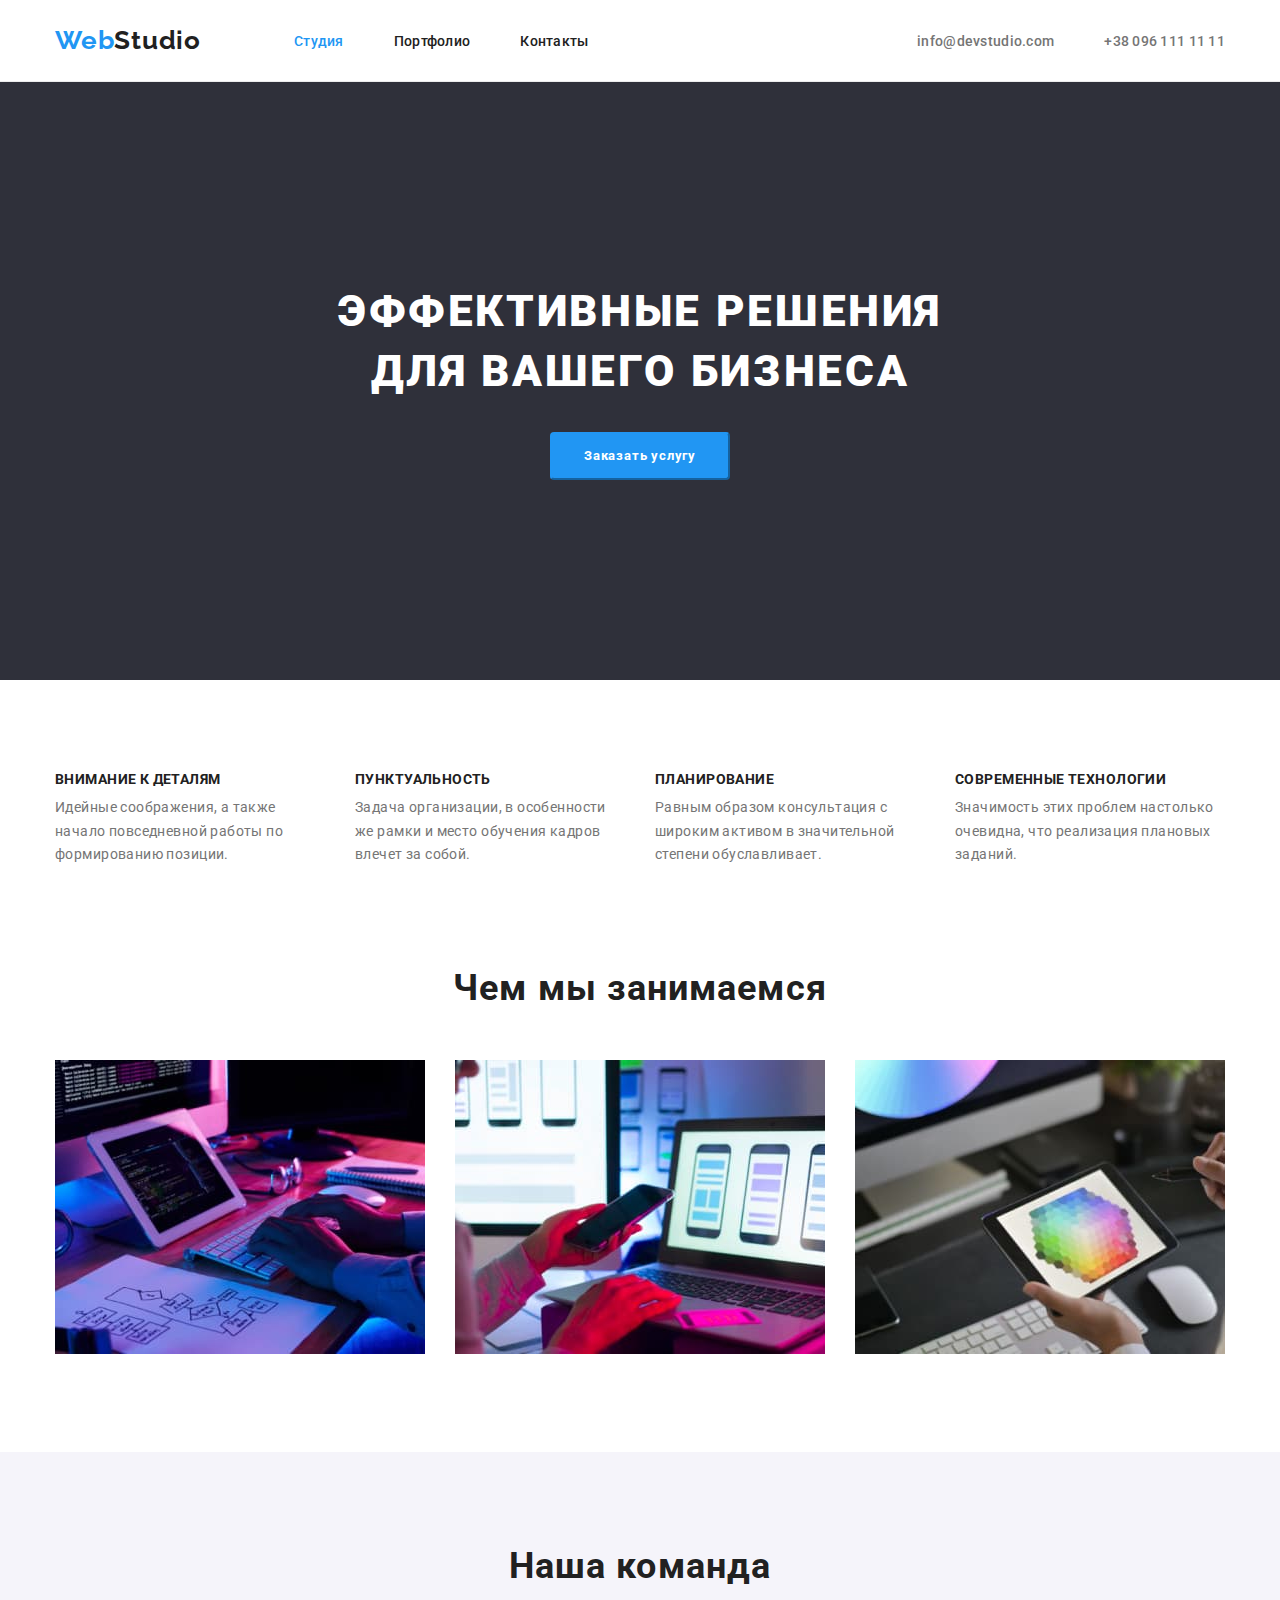
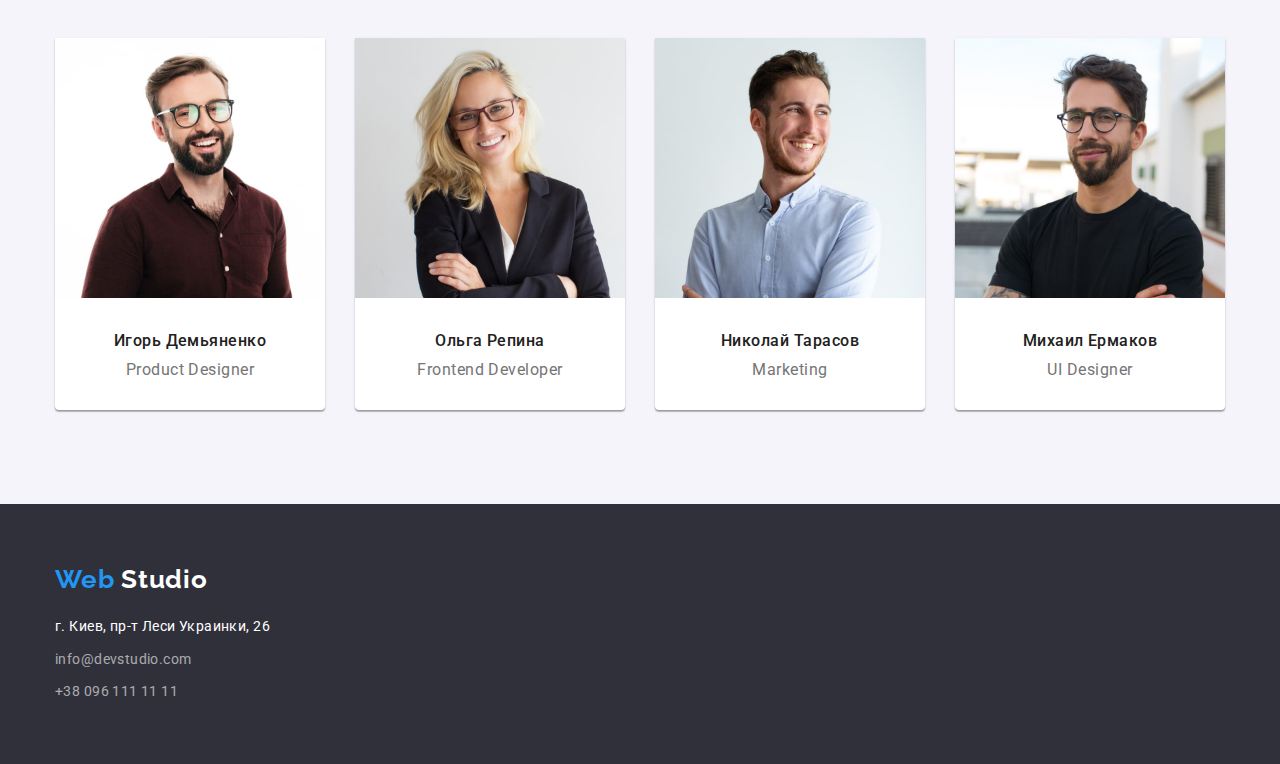
==== index.html @ e166f797 "first" ====
<!DOCTYPE html>
<html lang="ru">
<head>
    <meta charset="UTF-8">
    <meta http-equiv="X-UA-Compatible" content="IE=edge">
    <meta name="viewport" content="width=, initial-scale=1.0">
    <title>Студия</title>
    <link rel="stylesheet" href="https://cdnjs.cloudflare.com/ajax/libs/modern-normalize/1.1.0/modern-normalize.min.css"
        integrity="sha512-wpPYUAdjBVSE4KJnH1VR1HeZfpl1ub8YT/NKx4PuQ5NmX2tKuGu6U/JRp5y+Y8XG2tV+wKQpNHVUX03MfMFn9Q=="
        crossorigin="anonymous" referrerpolicy="no-referrer" />
    <link rel="preconnect" href="https://fonts.googleapis.com">
    <link rel="preconnect" href="https://fonts.gstatic.com" crossorigin>
    <link href="https://fonts.googleapis.com/css2?family=Raleway:wght@700&family=Roboto:wght@400;500;700;900&display=swap"
        rel="stylesheet">
        <link rel="stylesheet" href="./styles/styles.css">
        <link rel="preconnect" href="https://fonts.googleapis.com">
        <link rel="preconnect" href="https://fonts.gstatic.com" crossorigin>
        <link href="https://fonts.googleapis.com/css2?family=Oleo+Script:wght@700&display=swap" rel="stylesheet">
</head>
<body>
    <!-- <div class="container"> -->
    <!-- header -->
    <header class="header">
        <div class="container header_container">
        <a class="studio_naming" href=""> <span class="naming_first_part">Web</span>Studio</a>
        <!-- navigation -->
        <nav class="navigation">
            <ul class="links">
                <li class="item"><a class="link link_uncommon" href="./index.html">Студия</a></li>
                <li class="item"><a class="link" href="./portfolio.html">Портфолио</a></li>
                <li class="item"><a class="link" href="">Контакты</a></li>
            </ul>
        </nav>
        <!-- contacts -->
        <ul class="contact_links">
            <li class="item"><a class="link" href="mailto:info@devstudio.com">info@devstudio.com</a></li>
            <li class="item"><a class="link" href="tel:+380961111111">+38 096 111 11 11</a></li>
        </ul>
        </div>
    </header>
    <main>
    <!--hero section-->
    <section class="hero">
        <div class="container">
        <h1 class="hero_title">Эффективные решения для вашего бизнеса</h1>
        <button class="btn" type="button">Заказать услугу</button>
        </div>
    </section>
    <!--about section-->
    <section class="about">
        <div class="container">
        <h2 hidden>Приоритеты</h2>
<ul class="about_activity">
    <li class="activity_direction">
        <h3 class="activity_naming">Внимание к деталям</h3>
        <p class="activity_description">Идейные соображения, а также начало повседневной работы по формированию позиции.</p>
    </li>
    <li class="activity_direction">
        <h3 class="activity_naming">Пунктуальность</h3>
        <p class="activity_description">Задача организации, в особенности же рамки и место обучения кадров влечет за собой.</p>
    </li>
    <li class="activity_direction">
        <h3 class="activity_naming">Планирование</h3>
        <p class="activity_description">Равным образом консультация с широким активом в значительной степени обуславливает.</p>
    </li>
    <li class="activity_direction">
        <h3 class="activity_naming">Современные технологии</h3>
        <p class="activity_description">Значимость этих проблем настолько очевидна, что реализация плановых заданий.</p>
    </li>
</ul>
    </div>
    </section>
    <!--illustration activity section-->
    <section class="illustration">
        <div class="container">
        <h2 class="illusration_naming">Чем мы занимаемся</h2>
        <ul class="illusration_pictures">
            <li class="illustration_picture"><img src="./pictures/woking-1.jpg"
                alt="работник печатает на клавиатуре"
                width="370"
                height="294"></li>
            <li class="illustration_picture"><img src="./pictures/working-2.jpg"
                alt="работник держит телефон в руке"
                width="370"
                height="294"></li>
            <li class="illustration_picture"><img src="./pictures/working-3.jpg"
                alt="работник держит планшет в руке"
                width="370"
                height="294"></li>
        </ul>
    </div>
    </section>
    <!--team members section-->
    <section class="team">
        <div class="container">
        <h2 class="team_presention">Наша команда</h2>
        <ul class="team_members_inf">
            <li class="team_member">
                <img class="team_member_photo" src="./pictures/teammate-1.jpg"
                alt="Игорь Демьяненко фото"
                width="270"
                height="260">
                <div class="team_member_data">
                <h3 class="team_member_name">Игорь Демьяненко</h3>
                <p class="team_member_speciality">Product Designer</p>
                </div>
            </li>
            <li class="team_member">
                <img class="team_member_photo" src="./pictures/teammate-2.jpg"
                alt="Ольга Репина фото"
                width="270"
                height="260">
                <div class="team_member_data">
                <h3 class="team_member_name">Ольга Репина</h3>
                <p class="team_member_speciality">Frontend Developer</p>
                </div>
            </li>
            <li class="team_member">
                <img class="team_member_photo" src="./pictures/teammate-3.jpg"
                alt="Николай Тарасов"
                width="270"
                height="260">
                <div class="team_member_data">
                <h3 class="team_member_name">Николай Тарасов</h3>
                <p class="team_member_speciality">Marketing</p>
                </div> 
           </li>
            <li class="team_member">
                <img class="team_member_photo" src="./pictures/teammate-4.jpg"
                alt="Михаил Ермаков фото"
                width="270"
                height="260">
                <div class="team_member_data">
                <h3 class="team_member_name">Михаил Ермаков</h3>
                <p class="team_member_speciality">UI Designer</p>
                </div>
            </li>
        </ul>
    </div>
    </section>
    </main>
    <!-- footer section -->
    <footer class="footer">
        <div class="container">
        <a class="studio_naming" href=""> <span class="naming_first_part">Web</span> <span class="naming_second_part">Studio</span></a>
        <address>
            <ul class="footer_contacts">
                <li><a target="blank" class="studio_location" href="https://goo.gl/maps/rv8X6NTWvVzBSWie9">г. Киев, пр-т Леси Украинки, 26</a></li>
                <li><a class="studio_mail" href="mailto:info@devstudio.com">info@devstudio.com</a></li>
                <li><a class="studio_phone_number" href="tel:+380961111111">+38 096 111 11 11</a></li>
            </ul>
        </address>
        </div>
    </footer>
    <!-- </div> -->
</body>
</html>
---- styles/styles.css ----
:root{
    /* colous */
    --action_color:#2196F3;
    --accent_color:#2196F3;
    --main_color:#212121;
    --second_color:#2F303A;
    --back_color:#ffffff;
    --subtextual_color:#757575;


    /* shadows */
    --team_section_shadows:0px 1px 3px rgba(0, 0, 0, 0.12),
    0px 1px 1px rgba(0, 0, 0, 0.14),
    0px 2px 1px rgba(0, 0, 0, 0.2);

    /* fonts */
    --main_font:'Roboto', 'sans serif';
    --second_font:'Raleway'

}
*,
*::before,
*::after {
    box-sizing: border-box;
}
body{
    font-family: var(--main_font);
    color: var(--main_color);
    font-style: normal;
    margin: auto;
    padding: 0;
}
.container{
    width: 1200px;
    margin: 0 auto;
    padding: 0 15px;
}

li{
    list-style-type:none;
}
ul{
    padding-left: 0;
}
h1, h2, h3, h4, h5, h6, p, ul{
    margin: 0;
    padding: 0;
}

.header{
    background-color: var(--back_color);
    border-bottom:solid #ECECEC 1px;
    padding-top: 25px;
    padding-bottom: 25px;
}
.header_container{
    display: flex;
    align-items: center;
    margin-left: auto;
    margin-right: auto;
}
.studio_naming{
    font-family:var(--second_font);
    font-weight: 700;
    font-size: 26px;
    line-height: 1.19;
    letter-spacing: 0.03em;
    text-decoration:none;
    color: inherit;
    margin-right: 93px;
}
.naming_first_part{
    color:var(--accent_color);
   
}
.link{
font-weight: 500;
font-size: 14px;
line-height: 0.8;
letter-spacing: 0.02em;
color: inherit;
}
.links{
    display: flex;
    padding: 0;
    margin-top: 0;
    margin-bottom: 0;
}
.item{

margin-right:50px;
}
.item:last-child{
    margin-right: 0;
}
.contact_links{
    display: flex;
    justify-content: flex-end;
    padding: 0;
    margin-top: 0;
    margin-bottom: 0;
}
.contact_links li:first-child{
    margin-right: 50px;
}
.contact_links .link{
    color:var(--subtextual_color);
    font-weight: 500;
    font-size: 14px;
    line-height: 0.8;
    letter-spacing: 0.02em;
}
.link:hover, .link:focus{
    color: var(--action_color);
}
.link_uncommon{
    color: var(--action_color);
}
.link{
    text-decoration:none;
  
}
.hero{
    background-color:var(--second_color);
    padding-top: 200px;
    padding-bottom: 200px;
    margin-left: auto;
    margin-right: auto;
    text-align: center;
}
.hero h1{
font-weight: 900;
font-size: 44px;
line-height: 1.36;
width: 696px;
letter-spacing: 0.06em;
text-transform: uppercase;
color: var(--back_color);
margin: 0 auto;
margin-bottom: 30px;
}
.hero .container{
    align-items: center;
    flex-direction: column;
}
.btn{
    background-color:var(--action_color);
    color: var(--back_color);
    font-weight: 700;
    line-height: 1.86;
    letter-spacing: 0.06em;
    cursor: pointer;
    font-family: inherit;
    border-color: var(--accent_color);
    border-radius: 4px;
    padding: 10px 32px;
}
.about{
    padding-top: 94px;
}
.about_activity{
    display: flex;
    justify-content: space-between;
    margin-top: 0;
    margin-bottom: 0;
    padding-top: 0;
    padding-bottom: 0;
}
.activity_direction{
    width: 270px;
    height: 100px;
}
.activity_naming{
    font-weight: 700;
    font-size: 14px;
    line-height: 0.8;
    letter-spacing: 0.03em;
    text-transform: uppercase;
    margin-top: 0;
    margin-bottom: 10px;
}

.activity_description{
    color: var(--subtextual_color);
    font-size: 14px;
    line-height: 1.71;
    letter-spacing: 0.03em;
    padding-top: 0;
    padding-bottom: 0;
    margin: 0;
}
.illustration {
    padding-top: 94px;
    padding-bottom: 94px;
}
.illusration_naming{
    font-weight: 700;
    font-size: 36px;
    line-height: 1.16;
    text-align: center;
    letter-spacing: 0.03em;
    margin: 0;
    margin-bottom: 50px;
}
.illusration_pictures{
    display: flex; 
    margin-top: 0;
    margin-bottom: 0;
}
.illustration_picture{
    margin-right: 30px;
}
.illustration_picture:last-child{
    margin-right: 0;
}
.team{
    background: #F5F4FA;
    padding-top: 94px;
    padding-bottom: 94px;
}

.team_presention{
    font-weight: 700;
    font-size: 36px;
    line-height: 1.16;
    text-align: center;
    letter-spacing: 0.03em;
    margin-bottom: 50px;
}
.team_members_inf{
    display: flex;
    justify-content: center;
    margin: 0;
}
.team_member{
    background-color: var(--back_color);
    box-shadow: var(--team_section_shadows);
    border-radius: 0px 0px 4px 4px;
    margin-right: 30px;
}
.team_member:last-child{
    margin-right: 0;
}
.team_member_data{
    padding-top: 30px;
    padding-bottom: 30px;
}
.team_member_name{
    font-weight: 500;
    font-size: 16px;
    line-height: 1.18;
    text-align: center;
    letter-spacing: 0.03em;
    margin-bottom: 10px;
}
.team_member_speciality{
    line-height: 1.18;
    text-align: center;
    letter-spacing: 0.03em;
    color: var(--subtextual_color);
}
.footer{
    background-color:var(--second_color);
    padding: 60px 0;
}
.footer .studio_naming{
    display: block;
    margin-top: 0;
    margin-bottom: 20px;
}

address a{
    text-decoration: none;
    font-size: 14px;
    line-height: 1.71;
    letter-spacing: 0.03em;
    font-style: normal;
}
.navigation{
    padding: 0;
    margin-right: auto;
}
.footer_contacts{
    padding: 0;
}
.footer_contacts li:not(:last-child) {
margin-bottom: 9px;
}
.studio_location{
    color: var(--back_color);
}
.studio_mail,.studio_phone_number{
    color: rgba(255, 255, 255, 0.6);
}

.portfolio{
    padding-top: 94px;
    padding-bottom: 94px;
}
.sort_button{
    background-color:#F5F4FA;
    border-radius: 4px;
    font-weight: 500;
    font-size: 16px;
    font-family: inherit;
    line-height: 1.62;
    letter-spacing: 0.03em;
    cursor: pointer;
    padding: 6px 21px;
    border: 0;
}
.sort_buttons{
    text-align: center;
    padding: 0;
    margin-bottom: 50px;
    display: flex;
    justify-content: center;
}
.sort_buttons li:not(:last-child){
 margin-right: 8px;
}

.sort_button:hover, .sort_button:focus{
    background-color: var(--action_color);
    color:var(--back_color);
    box-shadow: 0px 3px 1px rgba(0, 0, 0, 0.1),
    0px 1px 2px rgba(0, 0, 0, 0.08),
    0px 2px 2px rgba(0, 0, 0, 0.12);
}

.studio_projects{
    flex-wrap: wrap;
    display: flex;
    padding-top: 0;
    padding-bottom: 0;
    margin-top: 0;
    padding: 0;
}
.studio_project{
    background: var(--back_color);
    margin-right: 30px;
    margin-bottom: 30px;
}
.studio_project:nth-child(3n+3){
    margin-right: 0;
}
.studio_project:nth-last-child(-n+3){
    margin-bottom: 0;
}
.project_data{
    padding: 20px 24px;
    border: 1px solid #EEEEEE;
    border-top: 0px;
}
.project_photo{
    display: block;
}
.project_naming{
    font-weight: 700;
    font-size: 18px;
    line-height: 2;
    margin-bottom: 4px;
}
.project_direction{
    font-size: 16px;
    line-height: 1.87;
    letter-spacing: 0.03em;
    color: #757575;
}
.footer .studio_naming{
    margin-right: 0;
}
.naming_second_part{
    color: var(--back_color);
}
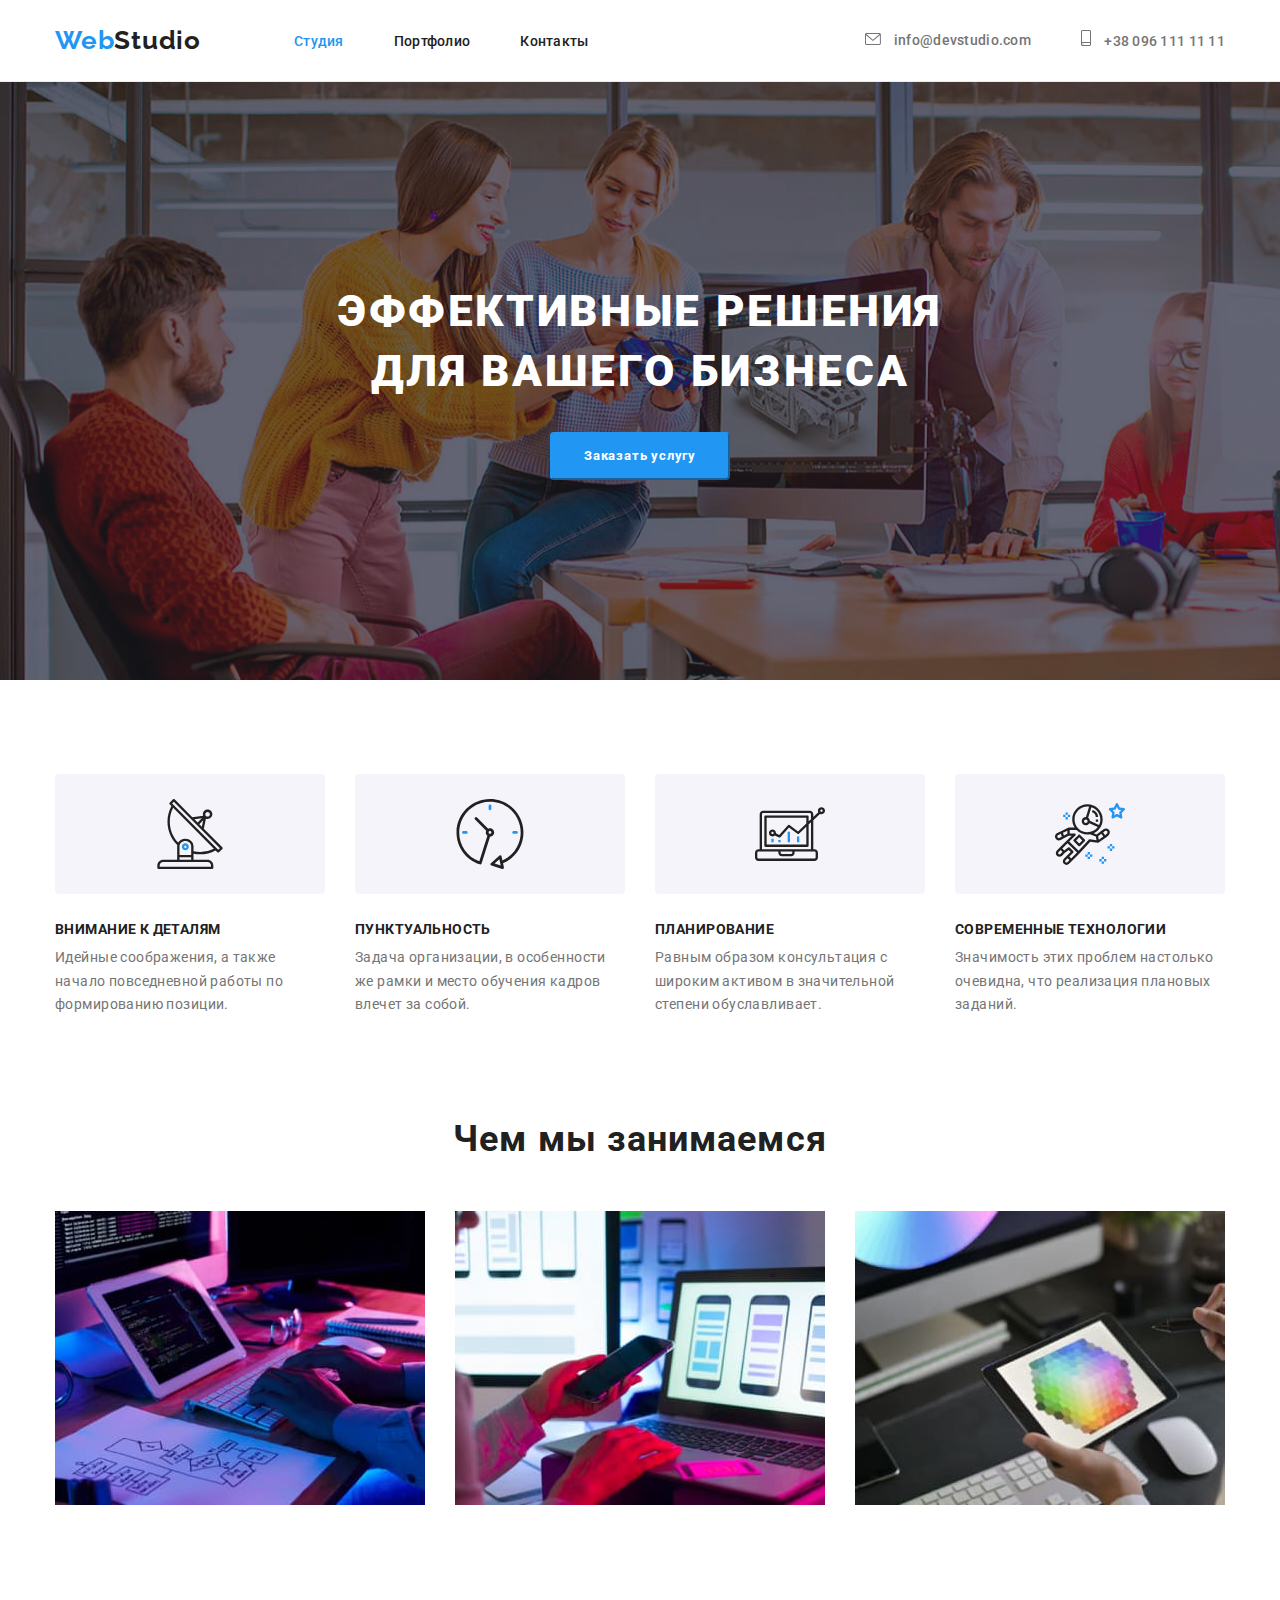
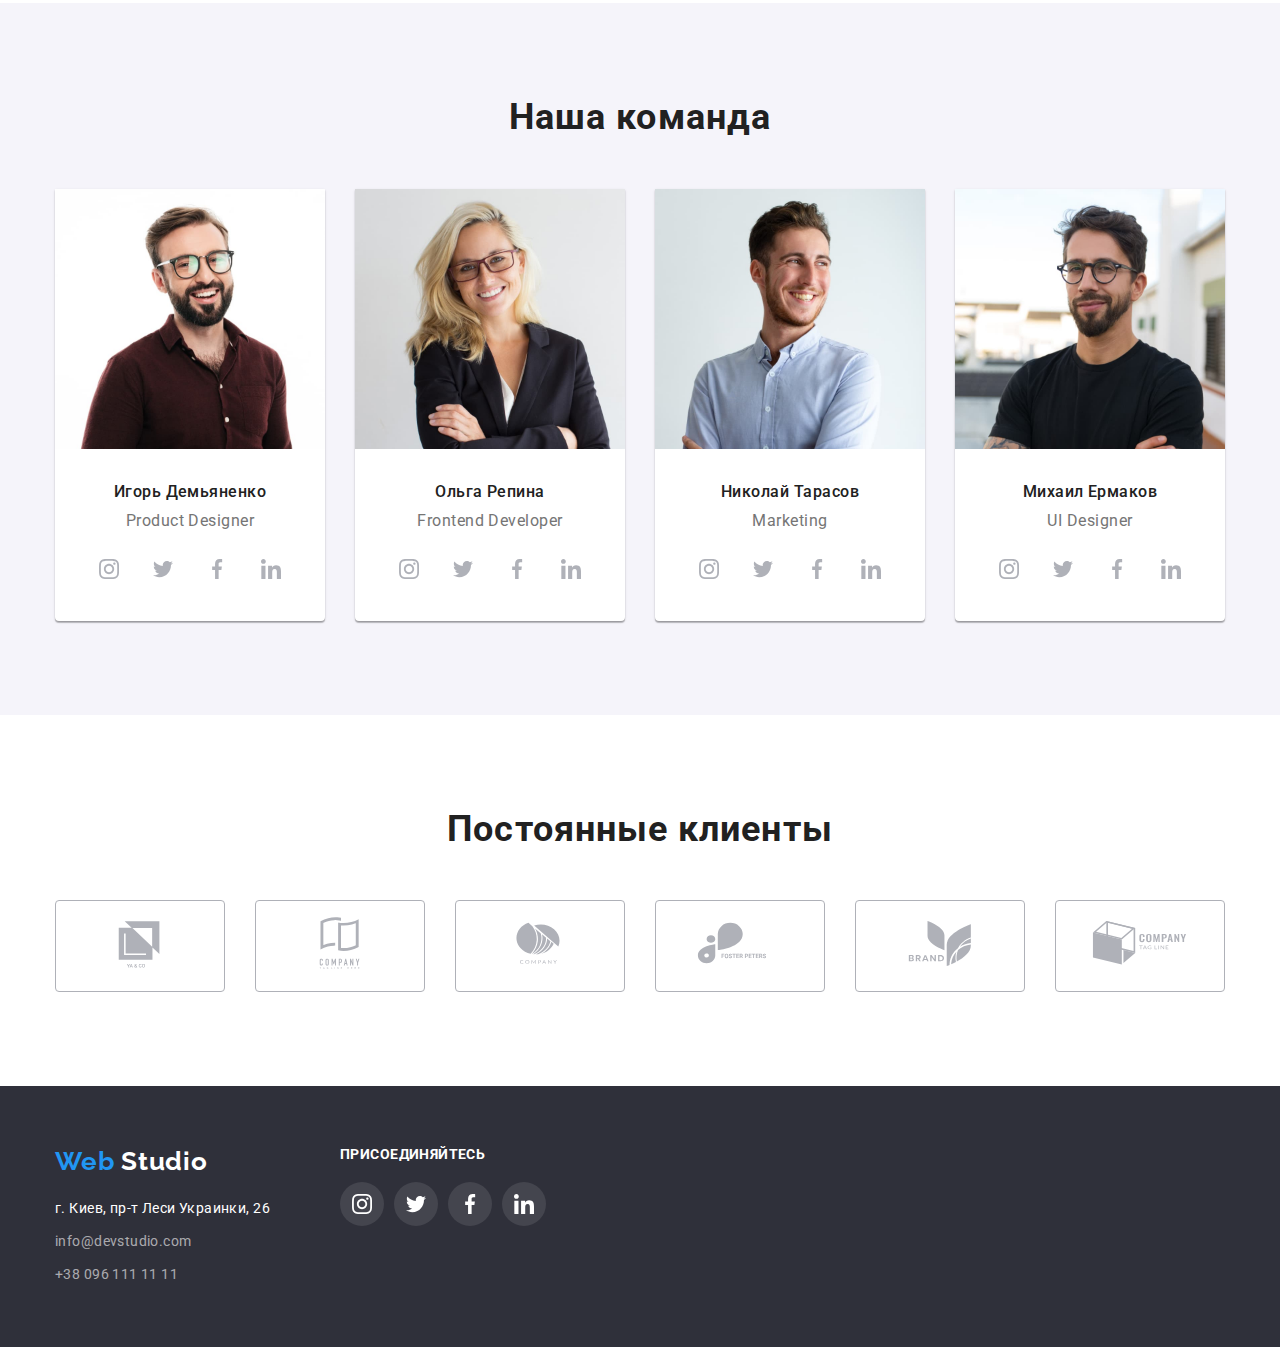
==== commit b55beea7: "last" ====
--- a/index.html
+++ b/index.html
@@ -31,14 +31,23 @@
                 <li class="item"><a class="link" href="">Контакты</a></li>
             </ul>
         </nav>
+
         <!-- contacts -->
         <ul class="contact_links">
-            <li class="item"><a class="link" href="mailto:info@devstudio.com">info@devstudio.com</a></li>
-            <li class="item"><a class="link" href="tel:+380961111111">+38 096 111 11 11</a></li>
+            <li class="item"><a class="link" href="mailto:info@devstudio.com">
+                <svg class="header_contact_link" width="16" height="12">
+                <use href="./pictures/sprite/sprite.svg#icon-header-mail-icon"> </use>
+                </svg> info@devstudio.com</a>
+            </li>
+            <li class="item"><a class="link" href="tel:+380961111111">
+                <svg class="header_contact_link" width="10" height="16">
+                    <use href="./pictures/sprite/sprite.svg#icon-header-phone-icon"> </use>
+                </svg> +38 096 111 11 11</a></li>
         </ul>
         </div>
     </header>
     <main>
+
     <!--hero section-->
     <section class="hero">
         <div class="container">
@@ -46,30 +55,44 @@
         <button class="btn" type="button">Заказать услугу</button>
         </div>
     </section>
+
     <!--about section-->
     <section class="about">
         <div class="container">
         <h2 hidden>Приоритеты</h2>
 <ul class="about_activity">
     <li class="activity_direction">
+        <div class="activity_icon_box"><svg class="activity_icon" width="70" height="70">
+            <use href="./pictures/sprite/sprite.svg#icon-antenna-icon"> </use>
+        </svg></div>
         <h3 class="activity_naming">Внимание к деталям</h3>
         <p class="activity_description">Идейные соображения, а также начало повседневной работы по формированию позиции.</p>
     </li>
     <li class="activity_direction">
+        <div class="activity_icon_box"><svg class="activity_icon" width="70" height="70">
+            <use href="./pictures/sprite/sprite.svg#icon-clock-icon"> </use>
+        </svg></div>
         <h3 class="activity_naming">Пунктуальность</h3>
         <p class="activity_description">Задача организации, в особенности же рамки и место обучения кадров влечет за собой.</p>
     </li>
     <li class="activity_direction">
+        <div class="activity_icon_box"><svg class="activity_icon" width="70" height="70">
+            <use href="./pictures/sprite/sprite.svg#icon-diagram-icon"> </use>
+        </svg></div>
         <h3 class="activity_naming">Планирование</h3>
         <p class="activity_description">Равным образом консультация с широким активом в значительной степени обуславливает.</p>
     </li>
     <li class="activity_direction">
+        <div class="activity_icon_box"><svg class="activity_icon" width="70" height="70">
+            <use href="./pictures/sprite/sprite.svg#icon-astronaut-icon"> </use>
+        </svg></div>
         <h3 class="activity_naming">Современные технологии</h3>
         <p class="activity_description">Значимость этих проблем настолько очевидна, что реализация плановых заданий.</p>
     </li>
 </ul>
     </div>
     </section>
+
     <!--illustration activity section-->
     <section class="illustration">
         <div class="container">
@@ -90,6 +113,7 @@
         </ul>
     </div>
     </section>
+
     <!--team members section-->
     <section class="team">
         <div class="container">
@@ -104,6 +128,20 @@
                 <h3 class="team_member_name">Игорь Демьяненко</h3>
                 <p class="team_member_speciality">Product Designer</p>
                 </div>
+                <div class="team_member_icons">
+                <a class="team_member_contact" href=""><svg class="team_member_contact_icon" width="20" height="20"> 
+                    <use href="./pictures/sprite/sprite.svg#icon-instagram-icon"></use> 
+                </svg></a>
+                <a class="team_member_contact" href=""><svg class="team_member_contact_icon" width="20" height="20"> 
+                    <use href="./pictures/sprite/sprite.svg#icon-twitter-icon"></use>
+                </svg></a>
+                <a class="team_member_contact" href=""><svg class="team_member_contact_icon" width="20" height="20"> 
+                    <use href="./pictures/sprite/sprite.svg#icon-facebook-icon"></use>
+                </svg></a>
+                <a class="team_member_contact" href=""><svg class="team_member_contact_icon" width="20" height="20"> 
+                    <use href="./pictures/sprite/sprite.svg#icon-linkedin-icon"></use>
+                </svg></a>
+                </div>
             </li>
             <li class="team_member">
                 <img class="team_member_photo" src="./pictures/teammate-2.jpg"
@@ -114,6 +152,20 @@
                 <h3 class="team_member_name">Ольга Репина</h3>
                 <p class="team_member_speciality">Frontend Developer</p>
                 </div>
+                <div class="team_member_icons">
+                <a class="team_member_contact" href=""><svg class="team_member_contact_icon" width="20" height="20"> 
+                    <use href="/pictures/sprite/sprite.svg#icon-instagram-icon"></use> 
+                </svg></a>
+                <a class="team_member_contact" href=""><svg class="team_member_contact_icon" width="20" height="20"> 
+                    <use href="./pictures/sprite/sprite.svg#icon-twitter-icon"></use>
+                </svg></a>
+                <a class="team_member_contact" href=""><svg class="team_member_contact_icon" width="20" height="20">
+                    <use href="./pictures/sprite/sprite.svg#icon-facebook-icon"></use>
+                </svg></a>
+                <a class="team_member_contact" href=""><svg class="team_member_contact_icon" width="20" height="20">
+                    <use href="./pictures/sprite/sprite.svg#icon-linkedin-icon"></use>
+                </svg></a>
+                </div>
             </li>
             <li class="team_member">
                 <img class="team_member_photo" src="./pictures/teammate-3.jpg"
@@ -123,7 +175,21 @@
                 <div class="team_member_data">
                 <h3 class="team_member_name">Николай Тарасов</h3>
                 <p class="team_member_speciality">Marketing</p>
-                </div> 
+                </div>
+                <div class="team_member_icons">
+                <a class="team_member_contact" href=""><svg class="team_member_contact_icon" width="20" height="20"> 
+                    <use href="/pictures/sprite/sprite.svg#icon-instagram-icon"></use> 
+                </svg></a>
+                <a class="team_member_contact" href=""><svg class="team_member_contact_icon" width="20" height="20"> 
+                    <use href="./pictures/sprite/sprite.svg#icon-twitter-icon"></use>
+                </svg></a>
+                <a class="team_member_contact" href=""><svg class="team_member_contact_icon" width="20" height="20">
+                    <use href="./pictures/sprite/sprite.svg#icon-facebook-icon"></use>
+                </svg></a>
+                <a class="team_member_contact" href=""><svg class="team_member_contact_icon" width="20" height="20">
+                    <use href="./pictures/sprite/sprite.svg#icon-linkedin-icon"></use>
+                </svg></a>
+                </div>
            </li>
             <li class="team_member">
                 <img class="team_member_photo" src="./pictures/teammate-4.jpg"
@@ -134,24 +200,71 @@
                 <h3 class="team_member_name">Михаил Ермаков</h3>
                 <p class="team_member_speciality">UI Designer</p>
                 </div>
+                <div class="team_member_icons">
+                <a class="team_member_contact" href=""><svg class="team_member_contact_icon" width="20" height="20"> 
+                    <use href="/pictures/sprite/sprite.svg#icon-instagram-icon"></use> 
+                </svg></a>
+                <a class="team_member_contact" href=""><svg class="team_member_contact_icon" width="20" height="20">
+                    <use href="./pictures/sprite/sprite.svg#icon-twitter-icon"></use>
+                </svg></a>
+                <a class="team_member_contact" href=""><svg class="team_member_contact_icon" width="20" height="20">
+                    <use href="./pictures/sprite/sprite.svg#icon-facebook-icon"></use>
+                </svg></a>
+                <a class="team_member_contact" href=""><svg class="team_member_contact_icon" width="20" height="20">
+                    <use href="./pictures/sprite/sprite.svg#icon-linkedin-icon"></use>
+                </svg></a>
+                </div>
             </li>
         </ul>
     </div>
     </section>
+    <section class="clients">
+        <div class="container main_clients">
+            <h2>Постоянные клиенты</h2>
+            <ul class="clients_list">
+                <li><a href=""> <svg class="client_icon"> <use href="./pictures/sprite/sprite.svg#icon-main-bottom-first-logo"> </use></svg></a></li>
+                <li><a href=""> <svg class="client_icon"> <use href="./pictures/sprite/sprite.svg#icon-main-bottom-second-logo"> </use></svg></a></li>
+                <li><a href=""> <svg class="client_icon"> <use href="./pictures/sprite/sprite.svg#icon-main-bottom-third-logo"> </use></svg></a></li>
+                <li><a href=""> <svg class="client_icon"> <use href="./pictures/sprite/sprite.svg#icon-main-bottom-fourth-logo"> </use></svg></a></li>
+                <li><a href=""> <svg class="client_icon"> <use href="./pictures/sprite/sprite.svg#icon-main-bottom-fiveth-logo"> </use></svg></a></li>
+                <li><a href=""> <svg class="client_icon"> <use href="./pictures/sprite/sprite.svg#icon-main-bottom-sixth-logo"> </use></svg></a></li>
+            </ul>
+
+        </div>
+    </section>
     </main>
+
     <!-- footer section -->
     <footer class="footer">
         <div class="container">
-        <a class="studio_naming" href=""> <span class="naming_first_part">Web</span> <span class="naming_second_part">Studio</span></a>
-        <address>
-            <ul class="footer_contacts">
-                <li><a target="blank" class="studio_location" href="https://goo.gl/maps/rv8X6NTWvVzBSWie9">г. Киев, пр-т Леси Украинки, 26</a></li>
-                <li><a class="studio_mail" href="mailto:info@devstudio.com">info@devstudio.com</a></li>
-                <li><a class="studio_phone_number" href="tel:+380961111111">+38 096 111 11 11</a></li>
-            </ul>
-        </address>
+            <div class="footer_contacts_block">
+                <a class="studio_naming" href=""> <span class="naming_first_part">Web</span> <span class="naming_second_part">Studio</span></a>
+                <address>
+                    <ul class="footer_contacts">
+                        <li><a target="blank" class="studio_location" href="https://goo.gl/maps/rv8X6NTWvVzBSWie9">г. Киев, пр-т Леси Украинки, 26</a></li>
+                        <li><a class="studio_mail" href="mailto:info@devstudio.com">info@devstudio.com</a></li>
+                        <li><a class="studio_phone_number" href="tel:+380961111111">+38 096 111 11 11</a></li>
+                    </ul>
+                </address>
+            </div>
+        <div class="footer_links">
+            <h3>присоединяйтесь</h3>
+            <div class="studio_link_icons">
+                <a class="studio_link" href=""><svg class="studio_link_icon" width="20" height="20">
+                        <use href="/pictures/sprite/sprite.svg#icon-instagram-icon"></use>
+                    </svg></a>
+                <a class="studio_link" href=""><svg class="studio_link_icon" width="20" height="20">
+                        <use href="./pictures/sprite/sprite.svg#icon-twitter-icon"></use>
+                    </svg></a>
+                <a class="studio_link" href=""><svg class="studio_link_icon" width="20" height="20">
+                        <use href="./pictures/sprite/sprite.svg#icon-facebook-icon"></use>
+                    </svg></a>
+                <a class="studio_link" href=""><svg class="studio_link_icon" width="20" height="20">
+                        <use href="./pictures/sprite/sprite.svg#icon-linkedin-icon"></use>
+                    </svg></a>
+            </div>
+        </div>
         </div>
     </footer>
-    <!-- </div> -->
 </body>
 </html>--- a/styles/styles.css
+++ b/styles/styles.css
@@ -23,6 +23,13 @@
 *::after {
     box-sizing: border-box;
 }
+/* Icons */
+.header_contact_link{
+    fill: currentColor;
+    margin-right: 10px;
+}
+
+
 body{
     font-family: var(--main_font);
     color: var(--main_color);
@@ -32,6 +39,7 @@
 }
 .container{
     width: 1200px;
+    height: auto;
     margin: 0 auto;
     padding: 0 15px;
 }
@@ -87,7 +95,6 @@
     margin-bottom: 0;
 }
 .item{
-
 margin-right:50px;
 }
 .item:last-child{
@@ -118,16 +125,17 @@
 }
 .link{
     text-decoration:none;
-  
 }
 .hero{
-    background-color:var(--second_color);
+    background-color:var(--subtextual_color);
+    background-image:linear-gradient(rgba(47, 48, 58, 0.4), rgba(47, 48, 58, 0.4)), url('/pictures/backgrounds/main-top-bsckground.png');
     padding-top: 200px;
     padding-bottom: 200px;
     margin-left: auto;
     margin-right: auto;
     text-align: center;
 }
+
 .hero h1{
 font-weight: 900;
 font-size: 44px;
@@ -168,7 +176,15 @@
 }
 .activity_direction{
     width: 270px;
-    height: 100px;
+    height: 251px;
+}
+.activity_icon_box{
+    width: 270px;
+    height: 120px;
+    margin-bottom: 30px;
+    background-color: #F5F4FA;
+    border-radius: 4px;
+    padding: 25px 100px;
 }
 .activity_naming{
     font-weight: 700;
@@ -237,13 +253,13 @@
     box-shadow: var(--team_section_shadows);
     border-radius: 0px 0px 4px 4px;
     margin-right: 30px;
+    padding-bottom: 30px;
 }
 .team_member:last-child{
     margin-right: 0;
 }
 .team_member_data{
     padding-top: 30px;
-    padding-bottom: 30px;
 }
 .team_member_name{
     font-weight: 500;
@@ -259,9 +275,80 @@
     letter-spacing: 0.03em;
     color: var(--subtextual_color);
 }
+.team_member_icons{
+    display: flex;
+    padding-top: 16px;
+    padding-left: 32px;
+    padding-right: 32px;
+}
+.team_member_contact{
+    width: 44px;
+    height: 44px;
+    border-radius: 50%;
+    display: flex;
+    justify-content: center;
+    align-items: center;
+}
+.team_member_contact{
+    fill: #AFB1B8;
+}
+.team_member_contact:hover,
+.team_member_contact:focus{
+    background-color: var(--action_color);
+    fill:#ffffff;
+}
+.team_member_contact:not(:last-child){
+    margin-right: 10px;
+}
+.clients_list{
+    display: flex;
+}
+.main_clients{
+    padding: 94px 15px;
+}
+.main_clients > h2{
+    font-weight: 700;
+        font-size: 36px;
+        line-height: 1.16;
+        text-align: center;
+        letter-spacing: 0.03em;
+        margin-bottom: 50px;
+}
+.clients_list li{
+    width: 170px;
+    height: 92px;
+    border-radius: 4px;
+    border: 1px solid #AFB1B8;
+    display: flex;
+        align-items: center;
+        justify-content: center;
+        fill: #AFB1B8;
+}
+.client_icon{
+    width: 106px;
+    height: 60px;
+    fill:#AFB1B8;
+}
+.client_icon 
+.clients_list li:hover,
+.clients_list li:focus{
+    border: 1px solid var(--action_color);
+    fill: var(--action_color);
+}
+.clients_list li:not(:last-child){
+    margin-right: 30px;
+    
+}
+
 .footer{
     background-color:var(--second_color);
     padding: 60px 0;
+}
+.footer .container{
+    display: flex;
+}
+.footer_contacts_block{
+    margin-right: 70px;
 }
 .footer .studio_naming{
     display: block;
@@ -291,6 +378,37 @@
 }
 .studio_mail,.studio_phone_number{
     color: rgba(255, 255, 255, 0.6);
+}
+.footer_links h3{
+    font-weight: 700;
+        font-size: 14px;
+        line-height: 1,14;
+        letter-spacing: 0.03em;
+        color: #ffffff;
+        text-transform:uppercase;
+        margin-bottom: 20px;
+}
+.studio_link_icons{
+    display: flex;
+}
+.studio_link{
+        width: 44px;
+            height: 44px;
+            border-radius: 50%;
+            display: flex;
+            justify-content: center;
+            align-items: center;
+            background-color: rgba(255, 255, 255, 0.1);
+}
+.studio_link:not(:last-child){
+    margin-right: 10px;
+}
+.studio_link_icon{
+    fill: #ffffff;
+}
+.studio_link:hover,
+.studio_link:focus{
+    background-color: var(--action_color);
 }
 
 .portfolio{
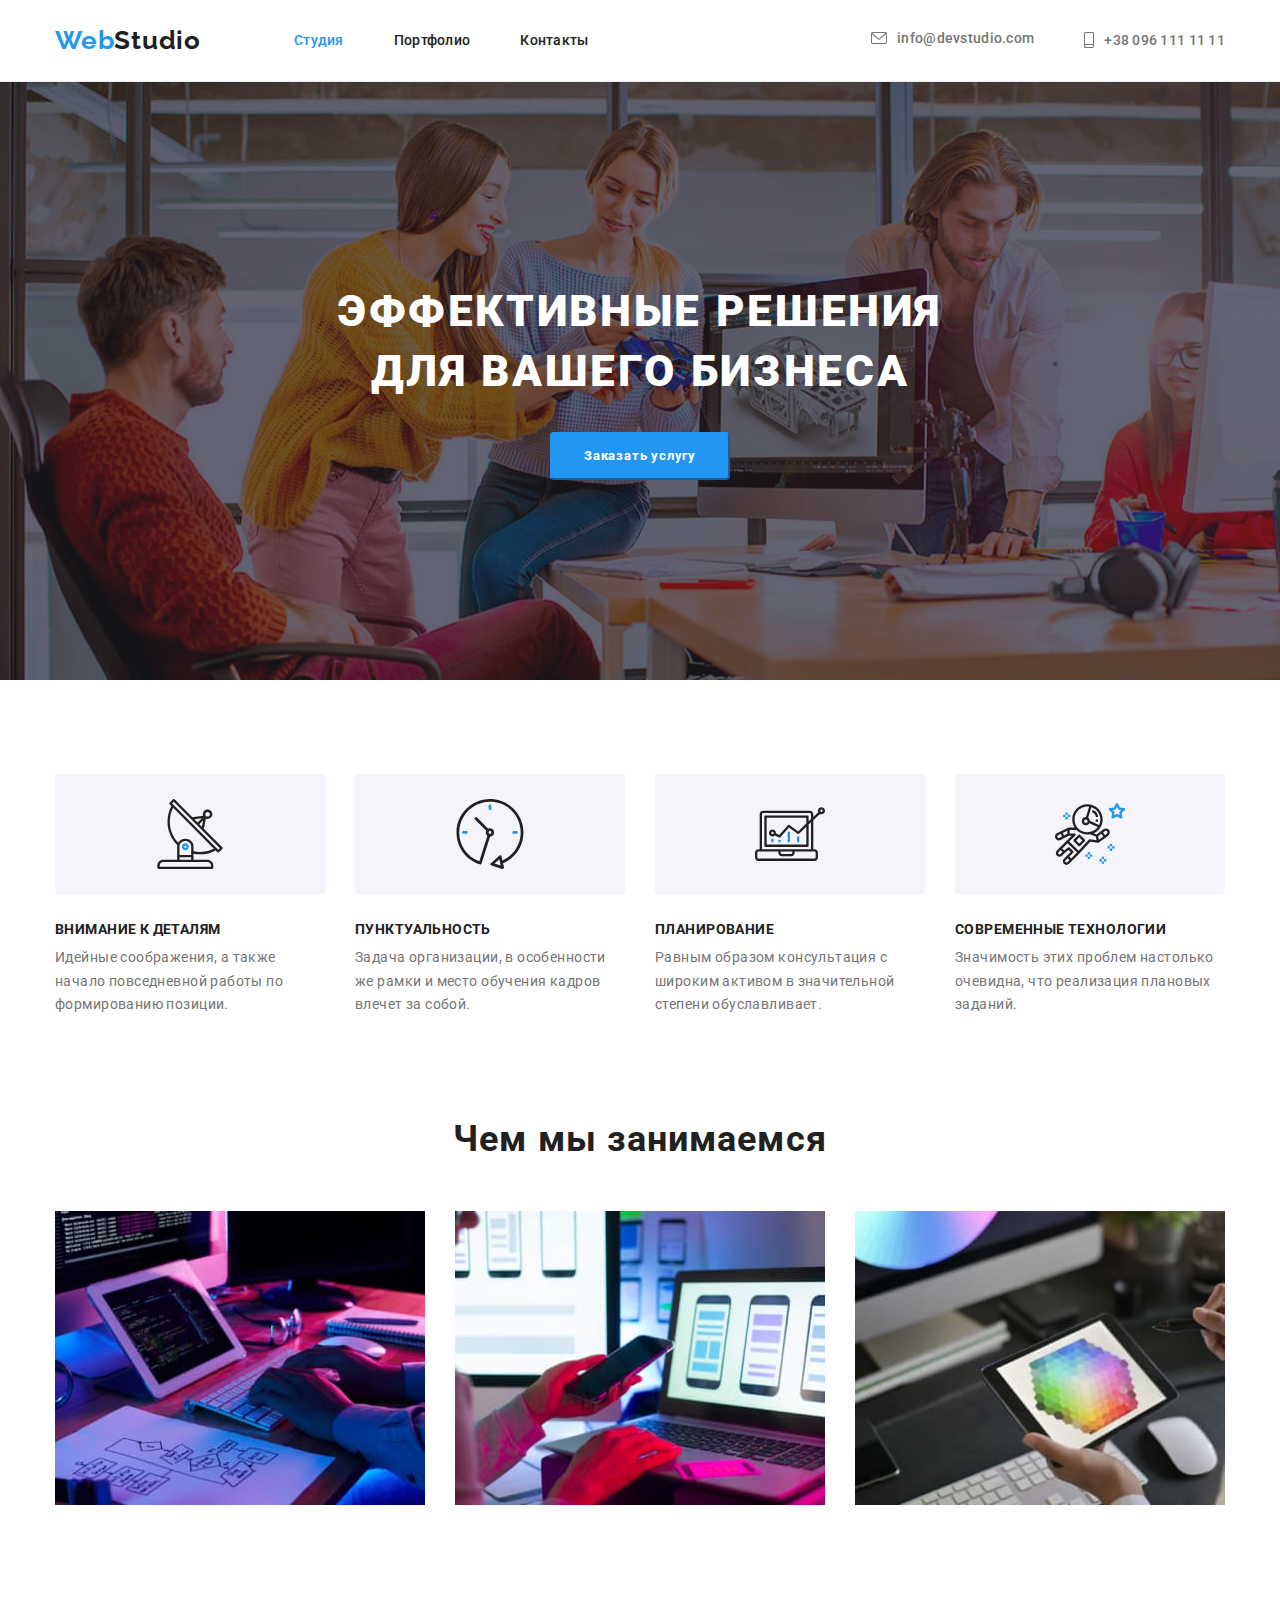
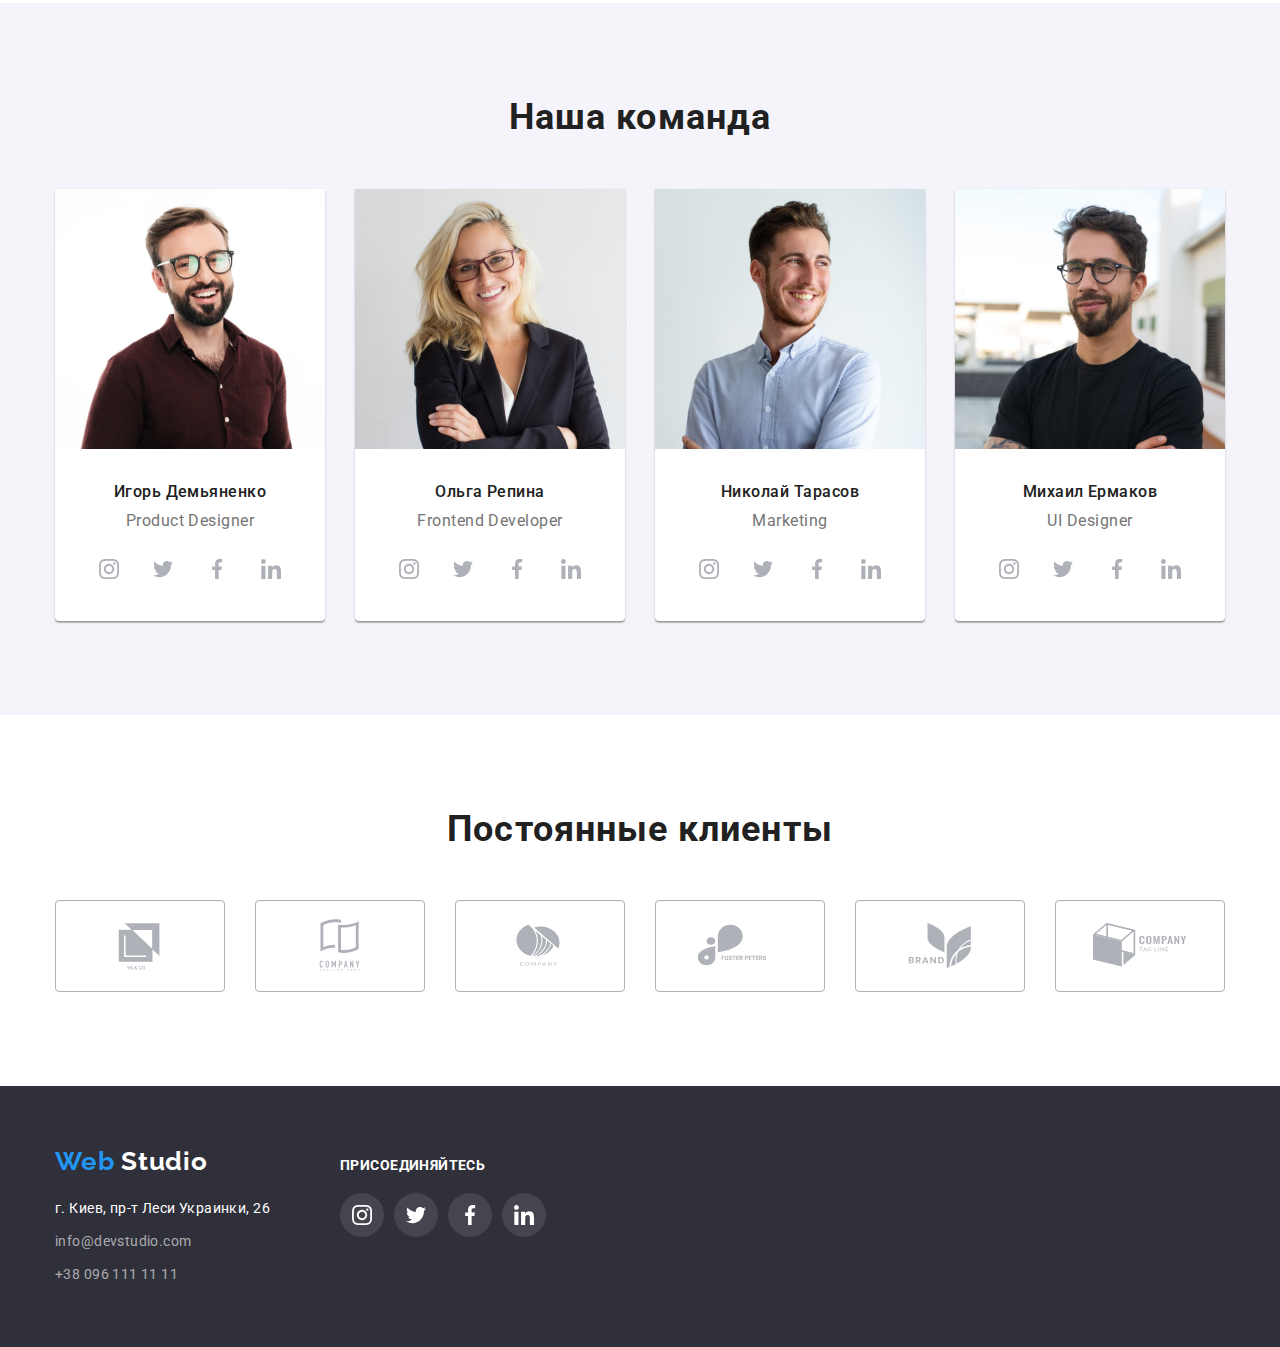
==== commit 2509c248: "last." ====
--- a/index.html
+++ b/index.html
@@ -128,20 +128,28 @@
                 <h3 class="team_member_name">Игорь Демьяненко</h3>
                 <p class="team_member_speciality">Product Designer</p>
                 </div>
-                <div class="team_member_icons">
-                <a class="team_member_contact" href=""><svg class="team_member_contact_icon" width="20" height="20"> 
-                    <use href="./pictures/sprite/sprite.svg#icon-instagram-icon"></use> 
-                </svg></a>
-                <a class="team_member_contact" href=""><svg class="team_member_contact_icon" width="20" height="20"> 
-                    <use href="./pictures/sprite/sprite.svg#icon-twitter-icon"></use>
-                </svg></a>
-                <a class="team_member_contact" href=""><svg class="team_member_contact_icon" width="20" height="20"> 
-                    <use href="./pictures/sprite/sprite.svg#icon-facebook-icon"></use>
-                </svg></a>
-                <a class="team_member_contact" href=""><svg class="team_member_contact_icon" width="20" height="20"> 
-                    <use href="./pictures/sprite/sprite.svg#icon-linkedin-icon"></use>
-                </svg></a>
-                </div>
+                <ul class="team_member_icons">
+                    <li>
+                        <a class="team_member_contact" href=""><svg class="team_member_contact_icon" width="20" height="20">
+                                <use href="./pictures/sprite/sprite.svg#icon-instagram-icon"></use>
+                            </svg></a>
+                    </li>
+                    <li>
+                        <a class="team_member_contact" href=""><svg class="team_member_contact_icon" width="20" height="20">
+                                <use href="./pictures/sprite/sprite.svg#icon-twitter-icon"></use>
+                            </svg></a>
+                    </li>
+                    <li>
+                        <a class="team_member_contact" href=""><svg class="team_member_contact_icon" width="20" height="20">
+                                <use href="./pictures/sprite/sprite.svg#icon-facebook-icon"></use>
+                            </svg></a>
+                    </li>
+                    <li>
+                        <a class="team_member_contact" href=""><svg class="team_member_contact_icon" width="20" height="20">
+                                <use href="./pictures/sprite/sprite.svg#icon-linkedin-icon"></use>
+                            </svg></a>
+                    </li>
+                </ul>
             </li>
             <li class="team_member">
                 <img class="team_member_photo" src="./pictures/teammate-2.jpg"
@@ -152,20 +160,28 @@
                 <h3 class="team_member_name">Ольга Репина</h3>
                 <p class="team_member_speciality">Frontend Developer</p>
                 </div>
-                <div class="team_member_icons">
-                <a class="team_member_contact" href=""><svg class="team_member_contact_icon" width="20" height="20"> 
-                    <use href="/pictures/sprite/sprite.svg#icon-instagram-icon"></use> 
-                </svg></a>
-                <a class="team_member_contact" href=""><svg class="team_member_contact_icon" width="20" height="20"> 
-                    <use href="./pictures/sprite/sprite.svg#icon-twitter-icon"></use>
-                </svg></a>
-                <a class="team_member_contact" href=""><svg class="team_member_contact_icon" width="20" height="20">
-                    <use href="./pictures/sprite/sprite.svg#icon-facebook-icon"></use>
-                </svg></a>
-                <a class="team_member_contact" href=""><svg class="team_member_contact_icon" width="20" height="20">
-                    <use href="./pictures/sprite/sprite.svg#icon-linkedin-icon"></use>
-                </svg></a>
-                </div>
+                <ul class="team_member_icons">
+                    <li>
+                        <a class="team_member_contact" href=""><svg class="team_member_contact_icon" width="20" height="20">
+                                <use href="./pictures/sprite/sprite.svg#icon-instagram-icon"></use>
+                            </svg></a>
+                    </li>
+                    <li>
+                        <a class="team_member_contact" href=""><svg class="team_member_contact_icon" width="20" height="20">
+                                <use href="./pictures/sprite/sprite.svg#icon-twitter-icon"></use>
+                            </svg></a>
+                    </li>
+                    <li>
+                        <a class="team_member_contact" href=""><svg class="team_member_contact_icon" width="20" height="20">
+                                <use href="./pictures/sprite/sprite.svg#icon-facebook-icon"></use>
+                            </svg></a>
+                    </li>
+                    <li>
+                        <a class="team_member_contact" href=""><svg class="team_member_contact_icon" width="20" height="20">
+                                <use href="./pictures/sprite/sprite.svg#icon-linkedin-icon"></use>
+                            </svg></a>
+                    </li>
+                </ul>
             </li>
             <li class="team_member">
                 <img class="team_member_photo" src="./pictures/teammate-3.jpg"
@@ -176,20 +192,28 @@
                 <h3 class="team_member_name">Николай Тарасов</h3>
                 <p class="team_member_speciality">Marketing</p>
                 </div>
-                <div class="team_member_icons">
-                <a class="team_member_contact" href=""><svg class="team_member_contact_icon" width="20" height="20"> 
-                    <use href="/pictures/sprite/sprite.svg#icon-instagram-icon"></use> 
-                </svg></a>
-                <a class="team_member_contact" href=""><svg class="team_member_contact_icon" width="20" height="20"> 
-                    <use href="./pictures/sprite/sprite.svg#icon-twitter-icon"></use>
-                </svg></a>
-                <a class="team_member_contact" href=""><svg class="team_member_contact_icon" width="20" height="20">
-                    <use href="./pictures/sprite/sprite.svg#icon-facebook-icon"></use>
-                </svg></a>
-                <a class="team_member_contact" href=""><svg class="team_member_contact_icon" width="20" height="20">
-                    <use href="./pictures/sprite/sprite.svg#icon-linkedin-icon"></use>
-                </svg></a>
-                </div>
+                <ul class="team_member_icons">
+                    <li>
+                        <a class="team_member_contact" href=""><svg class="team_member_contact_icon" width="20" height="20">
+                                <use href="./pictures/sprite/sprite.svg#icon-instagram-icon"></use>
+                            </svg></a>
+                    </li>
+                    <li>
+                        <a class="team_member_contact" href=""><svg class="team_member_contact_icon" width="20" height="20">
+                                <use href="./pictures/sprite/sprite.svg#icon-twitter-icon"></use>
+                            </svg></a>
+                    </li>
+                    <li>
+                        <a class="team_member_contact" href=""><svg class="team_member_contact_icon" width="20" height="20">
+                                <use href="./pictures/sprite/sprite.svg#icon-facebook-icon"></use>
+                            </svg></a>
+                    </li>
+                    <li>
+                        <a class="team_member_contact" href=""><svg class="team_member_contact_icon" width="20" height="20">
+                                <use href="./pictures/sprite/sprite.svg#icon-linkedin-icon"></use>
+                            </svg></a>
+                    </li>
+                </ul>
            </li>
             <li class="team_member">
                 <img class="team_member_photo" src="./pictures/teammate-4.jpg"
@@ -200,20 +224,28 @@
                 <h3 class="team_member_name">Михаил Ермаков</h3>
                 <p class="team_member_speciality">UI Designer</p>
                 </div>
-                <div class="team_member_icons">
-                <a class="team_member_contact" href=""><svg class="team_member_contact_icon" width="20" height="20"> 
-                    <use href="/pictures/sprite/sprite.svg#icon-instagram-icon"></use> 
+                <ul class="team_member_icons">
+                    <li>
+                        <a class="team_member_contact" href=""><svg class="team_member_contact_icon" width="20" height="20"> 
+                    <use href="./pictures/sprite/sprite.svg#icon-instagram-icon"></use> 
                 </svg></a>
-                <a class="team_member_contact" href=""><svg class="team_member_contact_icon" width="20" height="20">
+            </li>
+                    <li>
+                        <a class="team_member_contact" href=""><svg class="team_member_contact_icon" width="20" height="20">
                     <use href="./pictures/sprite/sprite.svg#icon-twitter-icon"></use>
                 </svg></a>
-                <a class="team_member_contact" href=""><svg class="team_member_contact_icon" width="20" height="20">
+            </li>
+                    <li>
+                        <a class="team_member_contact" href=""><svg class="team_member_contact_icon" width="20" height="20">
                     <use href="./pictures/sprite/sprite.svg#icon-facebook-icon"></use>
                 </svg></a>
-                <a class="team_member_contact" href=""><svg class="team_member_contact_icon" width="20" height="20">
+            </li>
+                    <li>
+                        <a class="team_member_contact" href=""><svg class="team_member_contact_icon" width="20" height="20">
                     <use href="./pictures/sprite/sprite.svg#icon-linkedin-icon"></use>
                 </svg></a>
-                </div>
+            </li>
+                </ul> 
             </li>
         </ul>
     </div>
--- a/styles/styles.css
+++ b/styles/styles.css
@@ -82,6 +82,8 @@
    
 }
 .link{
+    display: flex;
+        align-items: center;
 font-weight: 500;
 font-size: 14px;
 line-height: 0.8;
@@ -128,7 +130,7 @@
 }
 .hero{
     background-color:var(--subtextual_color);
-    background-image:linear-gradient(rgba(47, 48, 58, 0.4), rgba(47, 48, 58, 0.4)), url('/pictures/backgrounds/main-top-bsckground.png');
+    background-image:linear-gradient(rgba(47, 48, 58, 0.4), rgba(47, 48, 58, 0.4)), url('../pictures/backgrounds/main-top-bsckground.png');
     padding-top: 200px;
     padding-bottom: 200px;
     margin-left: auto;
@@ -179,12 +181,13 @@
     height: 251px;
 }
 .activity_icon_box{
-    width: 270px;
     height: 120px;
+    display: flex;
+    justify-content: center;
+    align-items: center;
     margin-bottom: 30px;
     background-color: #F5F4FA;
     border-radius: 4px;
-    padding: 25px 100px;
 }
 .activity_naming{
     font-weight: 700;
@@ -260,6 +263,7 @@
 }
 .team_member_data{
     padding-top: 30px;
+    margin-bottom: 16px;
 }
 .team_member_name{
     font-weight: 500;
@@ -277,9 +281,11 @@
 }
 .team_member_icons{
     display: flex;
-    padding-top: 16px;
     padding-left: 32px;
     padding-right: 32px;
+}
+.team_member_icons li:not(:last-child){
+    margin-right: 10px;
 }
 .team_member_contact{
     width: 44px;
@@ -317,23 +323,27 @@
 .clients_list li{
     width: 170px;
     height: 92px;
+    
+}
+.clients_list a{
+    width: 100%;
+    height: 100%;
     border-radius: 4px;
     border: 1px solid #AFB1B8;
-    display: flex;
-        align-items: center;
-        justify-content: center;
-        fill: #AFB1B8;
+    color: #AFB1B8;
+    display: flex;
+    align-items: center;
+    justify-content: center;
 }
 .client_icon{
     width: 106px;
     height: 60px;
-    fill:#AFB1B8;
-}
-.client_icon 
-.clients_list li:hover,
-.clients_list li:focus{
+    fill:currentColor;
+}
+.clients_list a:hover,
+.clients_list a:focus{
     border: 1px solid var(--action_color);
-    fill: var(--action_color);
+    color: var(--action_color);
 }
 .clients_list li:not(:last-child){
     margin-right: 30px;
@@ -346,6 +356,7 @@
 }
 .footer .container{
     display: flex;
+    align-items: baseline;
 }
 .footer_contacts_block{
     margin-right: 70px;
@@ -459,6 +470,17 @@
     margin-right: 30px;
     margin-bottom: 30px;
 }
+.studio_project a{
+    width: 100%;
+    height: 100%;
+    display: block;
+    text-decoration: none;
+    color: inherit;
+}
+.studio_project a:hover,
+.studio_project a:focus{
+    box-shadow: 0px 1px 1px rgba(0, 0, 0, 0.12), 0px 4px 4px rgba(0, 0, 0, 0.06), 1px 4px 6px rgba(0, 0, 0, 0.16);
+}
 .studio_project:nth-child(3n+3){
     margin-right: 0;
 }
